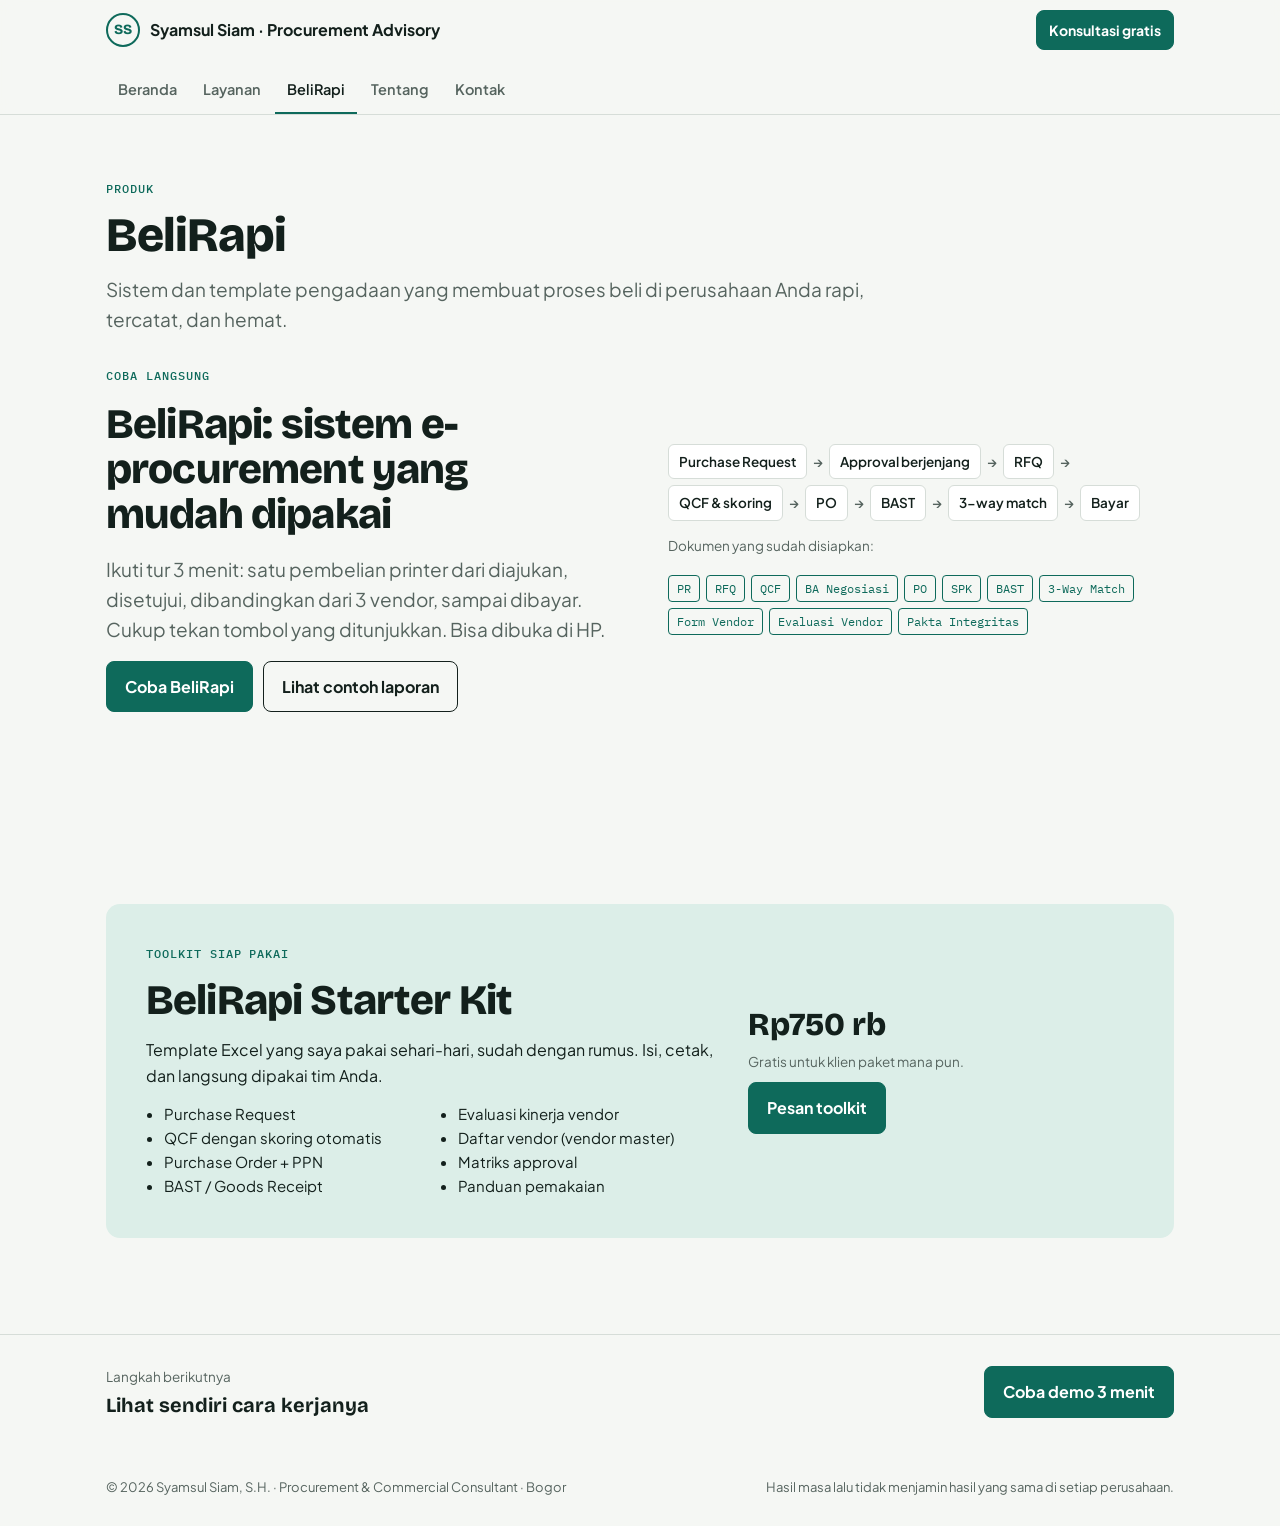
==== belirapi.html @ 1d57ebb0 "Add files via upload" ====
<!doctype html>
<html lang="id">
<head>
<meta charset="utf-8">
<meta name="viewport" content="width=device-width,initial-scale=1,viewport-fit=cover">
<title>BeliRapi · Sistem e-Procurement</title>
<meta name="description" content="BeliRapi: demo sistem pengadaan dari Purchase Request sampai pembayaran, plus Starter Kit template Excel.">
<meta property="og:type" content="website">
<meta property="og:title" content="BeliRapi · Sistem e-Procurement">
<meta property="og:description" content="BeliRapi: demo sistem pengadaan dari Purchase Request sampai pembayaran, plus Starter Kit template Excel.">
<meta property="og:image" content="https://syamsulsiam.github.io/og.jpg">
<meta property="og:url" content="https://syamsulsiam.github.io/belirapi.html">
<meta name="twitter:card" content="summary_large_image">
<link rel="icon" href="data:image/svg+xml,%3Csvg xmlns='http://www.w3.org/2000/svg' viewBox='0 0 64 64'%3E%3Ccircle cx='32' cy='32' r='29' fill='%23ffffff' stroke='%230E6A5B' stroke-width='5'/%3E%3Ctext x='32' y='41' font-family='Arial' font-weight='700' font-size='24' text-anchor='middle' fill='%230E6A5B'%3ESS%3C/text%3E%3C/svg%3E">
<link rel="preconnect" href="https://fonts.googleapis.com">
<link rel="preconnect" href="https://fonts.gstatic.com" crossorigin>
<link rel="stylesheet" href="https://fonts.googleapis.com/css2?family=Bricolage+Grotesque:opsz,wght@12..96,500;12..96,700;12..96,800&family=Plus+Jakarta+Sans:wght@400;500;600;700&family=IBM+Plex+Mono:wght@400;500&display=swap">
<link rel="stylesheet" href="style.css">
</head>
<body>
<header class="nav"><div class="w">
  <a class="who" href="index.html"><span class="seal" aria-hidden="true">SS</span><span>Syamsul Siam · Procurement Advisory</span></a>
  <a class="btn sm solid" href="kontak.html">Konsultasi gratis</a>
  <nav class="tabs" aria-label="Menu"><a href="index.html">Beranda</a><a href="layanan.html">Layanan</a><a href="belirapi.html" aria-current="page">BeliRapi</a><a href="tentang.html">Tentang</a><a href="kontak.html">Kontak</a></nav>
</div></header>
<main>
<section class="pagehead"><div class="w"><span class="eyebrow">Produk</span><h1>BeliRapi</h1><p class="lead">Sistem dan template pengadaan yang membuat proses beli di perusahaan Anda rapi, tercatat, dan hemat.</p></div></section>
<section id="demo"><div class="w demo">
  <div style="display:flex;flex-direction:column;gap:16px;min-width:0">
    <span class="eyebrow">Coba langsung</span>
    <h2>BeliRapi: sistem e-procurement yang mudah dipakai</h2>
    <p class="lead">Ikuti tur 3 menit: satu pembelian printer dari diajukan, disetujui, dibandingkan dari 3 vendor, sampai dibayar. Cukup tekan tombol yang ditunjukkan. Bisa dibuka di HP.</p>
    <div class="ctas"><a class="btn solid" href="demo.html">Coba BeliRapi</a><a class="btn" id="hcLink" href="contoh-laporan.html">Lihat contoh laporan</a></div>
  </div>
  <div style="display:flex;flex-direction:column;gap:14px;min-width:0">
    <div class="flow"><span class="s">Purchase Request</span><span class="a">→</span><span class="s">Approval berjenjang</span><span class="a">→</span><span class="s">RFQ</span><span class="a">→</span><span class="s">QCF & skoring</span><span class="a">→</span><span class="s">PO</span><span class="a">→</span><span class="s">BAST</span><span class="a">→</span><span class="s">3-way match</span><span class="a">→</span><span class="s">Bayar</span></div>
    <p class="small">Dokumen yang sudah disiapkan:</p>
    <div class="doclist"><span>PR</span><span>RFQ</span><span>QCF</span><span>BA Negosiasi</span><span>PO</span><span>SPK</span><span>BAST</span><span>3-Way Match</span><span>Form Vendor</span><span>Evaluasi Vendor</span><span>Pakta Integritas</span></div>
  </div>
</div></section>
<section><div class="w">
  <div class="offer">
    <div style="display:flex;flex-direction:column;gap:14px;min-width:0">
      <span class="eyebrow">Toolkit siap pakai</span>
      <h2>BeliRapi Starter Kit</h2>
      <p>Template Excel yang saya pakai sehari-hari, sudah dengan rumus. Isi, cetak, dan langsung dipakai tim Anda.</p>
      <ul><li>Purchase Request</li><li>QCF dengan skoring otomatis</li><li>Purchase Order + PPN</li><li>BAST / Goods Receipt</li><li>Evaluasi kinerja vendor</li><li>Daftar vendor (vendor master)</li><li>Matriks approval</li><li>Panduan pemakaian</li></ul>
    </div>
    <div style="display:flex;flex-direction:column;gap:10px;align-items:flex-start">
      <p style="font-family:var(--f-display);font-size:32px;font-weight:800;line-height:1">Rp750 rb</p>
      <p class="small">Gratis untuk klien paket mana pun.</p>
      <a class="btn solid" href="kontak.html?paket=BeliRapi%20Starter%20Kit">Pesan toolkit</a>
    </div>
  </div>
</div></section>
</main>
<div class="next"><div class="w"><div><span class="small">Langkah berikutnya</span><br><b>Lihat sendiri cara kerjanya</b></div><a class="btn solid" href="demo.html">Coba demo 3 menit</a></div></div>
<footer><div class="w"><span>© 2026 Syamsul Siam, S.H. · Procurement & Commercial Consultant · Bogor</span><span>Hasil masa lalu tidak menjamin hasil yang sama di setiap perusahaan.</span></div></footer>
<div id="t"></div>
<script src="app.js"></script>
</body>
</html>
---- style.css ----
:root{padding-top:env(safe-area-inset-top,0px);padding-bottom:env(safe-area-inset-bottom,0px)}body{margin:0;font-size:14px}img{max-width:100%}[hidden]{display:none!important}
/* Layout: one reading column with full-bleed bands; the hero pairs the promise with a stamped PO-style "proof sheet" — procurement paperwork as the visual language */
:root{
  --paper:#F5F7F4; --card:#FFFFFF; --ink:#13201C; --muted:#56645F; --rule:#D6DDD8;
  --stamp:#0E6A5B; --stamp-ink:#FFFFFF; --stamp-soft:#DCEEE8; --mark:#F1DE6B; --mark-ink:#13201C;
  --band:#E3EFEA; --band-ink:#13201C; --band-muted:#56645F;
  --f-display:"Bricolage Grotesque","Plus Jakarta Sans",system-ui,sans-serif;
  --f-body:"Plus Jakarta Sans",system-ui,-apple-system,"Segoe UI",sans-serif;
  --f-mono:"IBM Plex Mono",ui-monospace,Menlo,monospace;
}
*{box-sizing:border-box}
html{scroll-behavior:smooth}
@media (prefers-reduced-motion:reduce){html{scroll-behavior:auto}}
body{background:var(--paper);color:var(--ink);font-family:var(--f-body);font-size:16px;line-height:1.6}
body::before{content:"";position:fixed;inset:0 0 auto;height:env(safe-area-inset-top,0px);z-index:30;background:var(--paper)}
a{color:inherit}
.w{max-width:1100px;margin:0 auto;padding-left:max(16px,env(safe-area-inset-left,0px));padding-right:max(16px,env(safe-area-inset-right,0px))}
h1,h2,h3{font-family:var(--f-display);letter-spacing:-.02em;text-wrap:balance;margin:0;line-height:1.08}
h1{font-size:clamp(36px,6.4vw,68px);font-weight:800}
h2{font-size:clamp(28px,4vw,42px);font-weight:800}
h3{font-size:20px;font-weight:700;line-height:1.2}
p{margin:0}
.lead{font-size:clamp(17px,2vw,19px);color:var(--muted);max-width:58ch}
.eyebrow{font-family:var(--f-mono);font-size:12px;letter-spacing:.08em;text-transform:uppercase;color:var(--stamp);font-weight:500}
.mark{background:linear-gradient(transparent 58%,var(--mark) 58%,var(--mark) 92%,transparent 92%);color:inherit;padding:0 .08em}
.mono{font-family:var(--f-mono)}
.num{font-variant-numeric:tabular-nums}
/* header */
.nav{position:sticky;top:env(safe-area-inset-top,0px);z-index:20;background:color-mix(in srgb,var(--paper) 92%,transparent);backdrop-filter:blur(8px);border-bottom:1px solid var(--rule)}
.nav .w{display:flex;align-items:center;justify-content:space-between;gap:12px;padding-block:12px}
.who{display:flex;align-items:center;gap:10px;font-weight:700;text-decoration:none;min-width:0}
.seal{width:34px;height:34px;border-radius:50%;border:2px solid var(--stamp);color:var(--stamp);display:grid;place-items:center;font-family:var(--f-display);font-weight:800;font-size:14px;flex:none}
.who span{white-space:nowrap;overflow:hidden;text-overflow:ellipsis}
.links{display:flex;gap:18px;align-items:center}
.links a{text-decoration:none;color:var(--muted);font-weight:600;font-size:14px}
.links a:hover{color:var(--ink)}
@media (max-width:760px){.links a.hide{display:none}}
.btn{display:inline-flex;align-items:center;justify-content:center;gap:8px;padding:12px 18px;border-radius:8px;font-weight:700;text-decoration:none;border:1.5px solid var(--ink);background:transparent;color:var(--ink);cursor:pointer;font:inherit;font-weight:700;white-space:nowrap}
.btn.solid{background:var(--stamp);border-color:var(--stamp);color:var(--stamp-ink)}
.btn.sm{padding:8px 12px;font-size:14px}
.btn:focus-visible,a:focus-visible{outline:2px solid var(--stamp);outline-offset:3px}
section{padding-block:clamp(56px,8vw,96px)}
/* hero */
.hero{padding-block:clamp(40px,7vw,80px) clamp(48px,7vw,88px);overflow-x:clip}
.hero .w{display:grid;grid-template-columns:minmax(0,1.15fr) minmax(0,.85fr);gap:clamp(28px,5vw,64px);align-items:center}
@media (max-width:900px){.hero .w{grid-template-columns:minmax(0,1fr)}}
.hero-copy{display:flex;flex-direction:column;gap:22px;min-width:0}
.ctas{display:flex;flex-wrap:wrap;gap:10px}
.small{font-size:13.5px;color:var(--muted)}
/* proof sheet */
.sheet{position:relative;background:var(--card);border:1px solid var(--rule);border-radius:6px;padding:22px 20px 24px;font-size:13.5px;box-shadow:0 1px 0 var(--rule),0 18px 40px -24px rgba(0,0,0,.35);transform:rotate(1.2deg);min-width:0}
@media (prefers-reduced-motion:no-preference){.sheet{animation:settle .7s cubic-bezier(.2,.8,.2,1) both}@keyframes settle{from{transform:rotate(4deg) translateY(10px)}}}
.sheet-h{display:flex;justify-content:space-between;gap:10px;border-bottom:2px solid var(--ink);padding-bottom:8px;margin-bottom:12px}
.sheet-h b{font-family:var(--f-display);font-size:16px}
.sheet table{width:100%;border-collapse:collapse;font-variant-numeric:tabular-nums}
.sheet td{padding:7px 0;border-bottom:1px dashed var(--rule);vertical-align:top}
.sheet td:last-child{text-align:right;font-family:var(--f-mono);white-space:nowrap;padding-left:10px}
.sheet tr.tot td{border-bottom:0;font-weight:700;padding-top:10px}
.stampbox{position:absolute;right:16px;bottom:-18px;border:3px solid var(--stamp);color:var(--stamp);background:var(--card);font-family:var(--f-mono);font-weight:500;letter-spacing:.1em;font-size:12px;padding:6px 10px;border-radius:4px;transform:rotate(-8deg);text-align:center;line-height:1.3}
@media (prefers-reduced-motion:no-preference){.stampbox{animation:stamp .35s .7s cubic-bezier(.3,1.6,.5,1) both}@keyframes stamp{from{transform:rotate(-8deg) scale(1.8);opacity:0}}}
.fine{font-size:12px;color:var(--muted);margin-top:14px}
/* stats */
.stats{border-block:1px solid var(--rule);padding-block:28px}
.stats .w{display:grid;grid-template-columns:repeat(4,minmax(0,1fr));gap:20px}
@media (max-width:760px){.stats .w{grid-template-columns:repeat(2,minmax(0,1fr))}}
.stat .v{font-family:var(--f-display);font-weight:800;font-size:clamp(28px,4vw,40px);letter-spacing:-.02em;font-variant-numeric:tabular-nums;line-height:1.1}
.stat .l{font-size:14px;color:var(--muted)}
/* problems */
.split{display:grid;grid-template-columns:minmax(0,.9fr) minmax(0,1.1fr);gap:clamp(24px,5vw,64px)}
@media (max-width:860px){.split{grid-template-columns:minmax(0,1fr)}}
.probs{list-style:none;margin:0;padding:0;display:flex;flex-direction:column}
.probs li{display:grid;grid-template-columns:auto minmax(0,1fr);gap:14px;padding:16px 0;border-bottom:1px solid var(--rule)}
.probs li:first-child{border-top:1px solid var(--rule)}
.tick{width:22px;height:22px;border:1.5px solid var(--stamp);border-radius:4px;display:grid;place-items:center;color:var(--stamp);font-size:13px;font-weight:700;margin-top:2px}
.probs b{display:block}
.probs span{color:var(--muted);font-size:15px}
/* packages */
.head{display:flex;flex-direction:column;gap:12px;margin-bottom:32px}
.pk{display:grid;grid-template-columns:repeat(auto-fit,minmax(min(100%,300px),1fr));gap:16px}
.card{background:var(--card);border:1px solid var(--rule);border-radius:10px;padding:22px;display:flex;flex-direction:column;gap:12px;min-width:0}
.card.feature{border:2px solid var(--stamp)}
.code{font-family:var(--f-mono);font-size:12px;color:var(--stamp);letter-spacing:.06em}
.card ul{margin:0;padding-left:18px;color:var(--muted);font-size:15px;display:flex;flex-direction:column;gap:4px}
.price{margin-top:auto;padding-top:12px;border-top:1px dashed var(--rule);display:flex;justify-content:space-between;align-items:baseline;gap:8px;flex-wrap:wrap}
.price b{font-family:var(--f-display);font-size:22px;font-variant-numeric:tabular-nums}
.price span{font-size:13px;color:var(--muted)}
.tag{align-self:flex-start;background:var(--stamp-soft);color:var(--stamp);font-size:12px;font-weight:700;padding:3px 9px;border-radius:999px}
/* process */
.band{background:var(--band);color:var(--band-ink)}
.band .lead,.band .muted{color:var(--band-muted)}
.band .eyebrow{color:var(--stamp)}
.steps{display:grid;grid-template-columns:repeat(4,minmax(0,1fr));gap:0;margin-top:36px;counter-reset:s}
@media (max-width:860px){.steps{grid-template-columns:minmax(0,1fr)}}
.step{padding:20px 20px 20px 0;border-top:2px solid var(--band-muted);display:flex;flex-direction:column;gap:8px;min-width:0}
@media (max-width:860px){.step{padding:18px 0}}
.step .n{font-family:var(--f-mono);color:var(--stamp);font-size:13px}
.step p{color:var(--band-muted);font-size:15px}
/* demo */
.demo{display:grid;grid-template-columns:minmax(0,1fr) minmax(0,1fr);gap:clamp(24px,5vw,56px);align-items:center}
@media (max-width:860px){.demo{grid-template-columns:minmax(0,1fr)}}
.flow{display:flex;flex-wrap:wrap;gap:6px;align-items:center;font-size:13.5px;font-weight:600}
.flow span.s{background:var(--card);border:1px solid var(--rule);padding:6px 10px;border-radius:6px}
.flow span.a{color:var(--muted)}
.doclist{display:flex;flex-wrap:wrap;gap:6px;margin-top:4px}
.doclist span{font-family:var(--f-mono);font-size:12px;border:1px solid var(--stamp);color:var(--stamp);padding:3px 8px;border-radius:4px}
/* experience */
.xp{list-style:none;margin:0;padding:0}
.xp li{display:grid;grid-template-columns:150px minmax(0,1fr);gap:20px;padding:18px 0;border-bottom:1px solid var(--rule)}
@media (max-width:640px){.xp li{grid-template-columns:minmax(0,1fr);gap:4px}}
.xp .yr{font-family:var(--f-mono);font-size:13px;color:var(--muted);padding-top:3px}
.xp b{font-family:var(--f-display);font-size:18px}
.xp p{color:var(--muted);font-size:15px;margin-top:2px}
/* toolkit */
.offer{display:grid;grid-template-columns:minmax(0,1.2fr) minmax(0,.8fr);gap:24px;align-items:center;background:var(--stamp-soft);border-radius:14px;padding:clamp(22px,4vw,40px)}
@media (max-width:860px){.offer{grid-template-columns:minmax(0,1fr)}}
.offer ul{margin:0;padding-left:18px;columns:2;column-gap:28px;font-size:15px}
@media (max-width:520px){.offer ul{columns:1}}
/* faq */
details{border-bottom:1px solid var(--rule);padding:16px 0}
details:first-of-type{border-top:1px solid var(--rule)}
summary{cursor:pointer;font-weight:700;font-size:17px;list-style:none;display:flex;justify-content:space-between;gap:12px}
summary::-webkit-details-marker{display:none}
summary::after{content:"+";font-family:var(--f-mono);color:var(--stamp)}
details[open] summary::after{content:"–"}
details p{color:var(--muted);margin-top:8px;max-width:68ch}
/* contact */
.contact .w{display:grid;grid-template-columns:minmax(0,1fr) minmax(0,1fr);gap:clamp(24px,5vw,56px)}
@media (max-width:860px){.contact .w{grid-template-columns:minmax(0,1fr)}}
.lines{display:flex;flex-direction:column;gap:12px;margin-top:20px}
.line{display:flex;justify-content:space-between;align-items:center;gap:10px;flex-wrap:wrap;border-bottom:1px solid var(--band-muted);padding-bottom:12px}
.line .k{font-size:13px;color:var(--band-muted)}
.line .val{font-family:var(--f-mono);font-size:15px;user-select:all;word-break:break-all}
.band .btn{border-color:var(--band-ink);color:var(--band-ink)}
.band .btn.solid{background:var(--stamp);border-color:var(--stamp);color:var(--stamp-ink)}
form{display:flex;flex-direction:column;gap:12px;background:var(--card);color:var(--ink);border-radius:12px;padding:22px;min-width:0}
label{display:flex;flex-direction:column;gap:5px;font-size:13.5px;font-weight:600;color:var(--muted)}
input,select,textarea{font:inherit;color:var(--ink);background:var(--paper);border:1px solid var(--rule);border-radius:8px;padding:10px 12px;width:100%;min-width:0}
input:focus-visible,select:focus-visible,textarea:focus-visible{outline:2px solid var(--stamp);outline-offset:1px}
.out{background:var(--paper);border:1px dashed var(--stamp);border-radius:8px;padding:12px;font-size:14px;white-space:pre-wrap}
footer{padding-block:28px;font-size:13px;color:var(--muted)}
footer .w{display:flex;justify-content:space-between;gap:12px;flex-wrap:wrap}
.toast{position:fixed;left:50%;bottom:calc(20px + env(safe-area-inset-bottom,0px));transform:translateX(-50%);background:var(--ink);color:var(--paper);padding:10px 16px;border-radius:8px;font-weight:600;z-index:50;max-width:calc(100% - 32px)}
/* multi-page navigation */
.nav .w{padding-block:10px 0;flex-wrap:wrap}
.tabs{display:flex;gap:2px;overflow-x:auto;scrollbar-width:none;width:100%;margin-top:6px}
.tabs::-webkit-scrollbar{display:none}
.tabs a{padding:10px 12px;text-decoration:none;color:var(--muted);font-weight:600;font-size:14.5px;border-bottom:2px solid transparent;white-space:nowrap}
.tabs a:hover{color:var(--ink)}
.tabs a[aria-current="page"]{color:var(--ink);border-bottom-color:var(--stamp)}
.pagehead{padding-block:clamp(36px,6vw,64px) 8px}
.pagehead .w{display:flex;flex-direction:column;gap:12px}
.pagehead h1{font-size:clamp(30px,5vw,48px)}
.next{border-top:1px solid var(--rule);padding-block:28px}
.next .w{display:flex;flex-wrap:wrap;gap:14px;align-items:center;justify-content:space-between}
.next b{font-family:var(--f-display);font-size:20px}
.start{display:grid;grid-template-columns:repeat(auto-fit,minmax(min(100%,260px),1fr));gap:16px}
a.go{text-decoration:none;display:flex;flex-direction:column;gap:8px;background:var(--card);border:1px solid var(--rule);border-radius:10px;padding:20px;min-width:0}
a.go:hover{border-color:var(--stamp)}
a.go .arrow{margin-top:auto;color:var(--stamp);font-weight:700}
.pagehead + section{padding-top:24px}
@media (max-width:560px){.nav .btn.sm{display:none}.tabs{justify-content:space-between}.tabs a{padding:10px 5px;font-size:14px}}
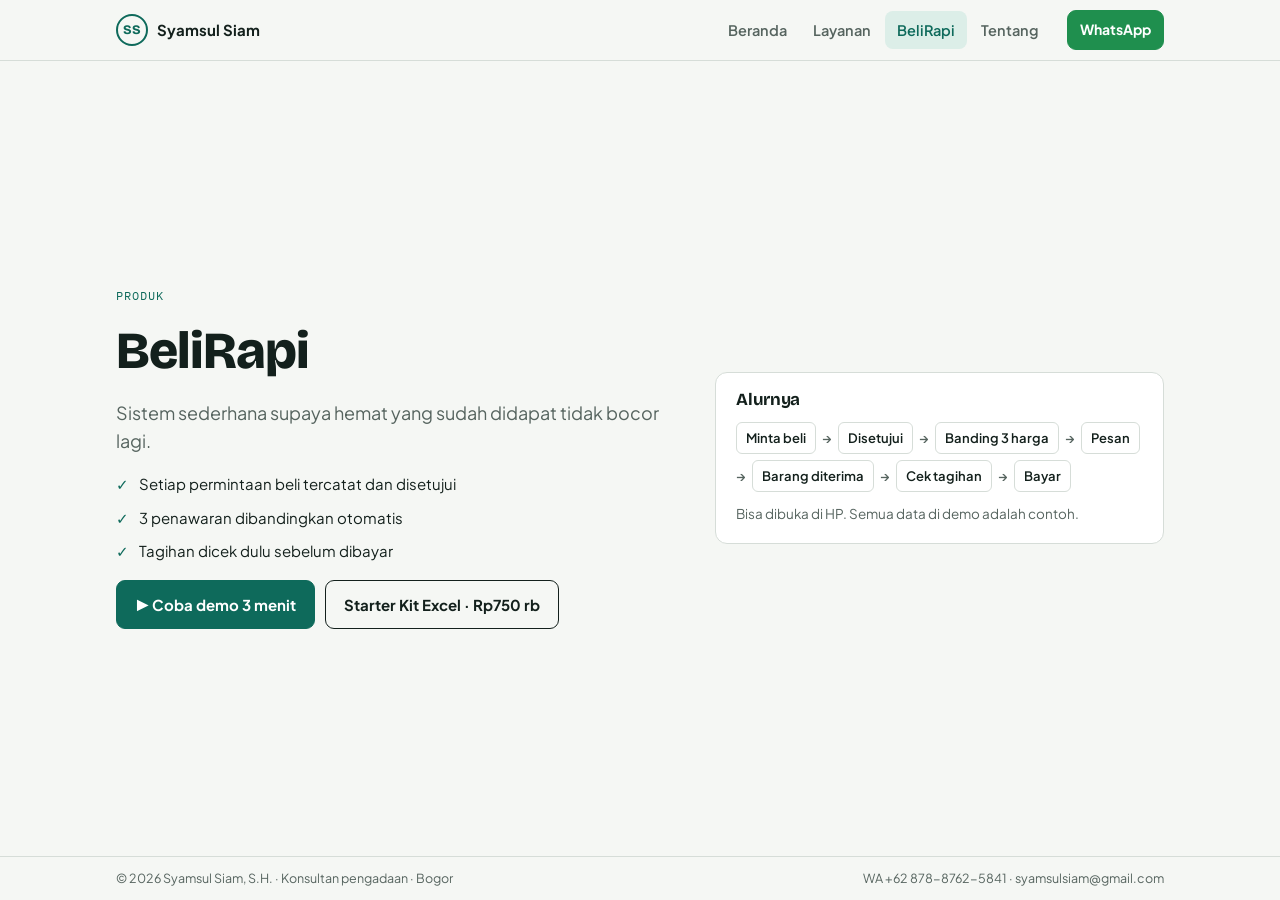
==== commit 3f1b5dc5: "Add files via upload" ====
--- a/belirapi.html
+++ b/belirapi.html
@@ -3,59 +3,42 @@
 <head>
 <meta charset="utf-8">
 <meta name="viewport" content="width=device-width,initial-scale=1,viewport-fit=cover">
-<title>BeliRapi · Sistem e-Procurement</title>
-<meta name="description" content="BeliRapi: demo sistem pengadaan dari Purchase Request sampai pembayaran, plus Starter Kit template Excel.">
+<title>BeliRapi · Sistem Belanja Kantor</title>
+<meta name="description" content="Sistem sederhana supaya setiap pembelian tercatat, dibandingkan, dan disetujui.">
 <meta property="og:type" content="website">
-<meta property="og:title" content="BeliRapi · Sistem e-Procurement">
-<meta property="og:description" content="BeliRapi: demo sistem pengadaan dari Purchase Request sampai pembayaran, plus Starter Kit template Excel.">
+<meta property="og:title" content="BeliRapi · Sistem Belanja Kantor">
+<meta property="og:description" content="Sistem sederhana supaya setiap pembelian tercatat, dibandingkan, dan disetujui.">
 <meta property="og:image" content="https://syamsulsiam.github.io/og.jpg">
-<meta property="og:url" content="https://syamsulsiam.github.io/belirapi.html">
 <meta name="twitter:card" content="summary_large_image">
 <link rel="icon" href="data:image/svg+xml,%3Csvg xmlns='http://www.w3.org/2000/svg' viewBox='0 0 64 64'%3E%3Ccircle cx='32' cy='32' r='29' fill='%23ffffff' stroke='%230E6A5B' stroke-width='5'/%3E%3Ctext x='32' y='41' font-family='Arial' font-weight='700' font-size='24' text-anchor='middle' fill='%230E6A5B'%3ESS%3C/text%3E%3C/svg%3E">
 <link rel="preconnect" href="https://fonts.googleapis.com">
 <link rel="preconnect" href="https://fonts.gstatic.com" crossorigin>
-<link rel="stylesheet" href="https://fonts.googleapis.com/css2?family=Bricolage+Grotesque:opsz,wght@12..96,500;12..96,700;12..96,800&family=Plus+Jakarta+Sans:wght@400;500;600;700&family=IBM+Plex+Mono:wght@400;500&display=swap">
+<link rel="stylesheet" href="https://fonts.googleapis.com/css2?family=Bricolage+Grotesque:opsz,wght@12..96,700;12..96,800&family=Plus+Jakarta+Sans:wght@400;500;600;700&family=IBM+Plex+Mono:wght@500&display=swap">
 <link rel="stylesheet" href="style.css">
 </head>
 <body>
 <header class="nav"><div class="w">
-  <a class="who" href="index.html"><span class="seal" aria-hidden="true">SS</span><span>Syamsul Siam · Procurement Advisory</span></a>
-  <a class="btn sm solid" href="kontak.html">Konsultasi gratis</a>
-  <nav class="tabs" aria-label="Menu"><a href="index.html">Beranda</a><a href="layanan.html">Layanan</a><a href="belirapi.html" aria-current="page">BeliRapi</a><a href="tentang.html">Tentang</a><a href="kontak.html">Kontak</a></nav>
+  <a class="who" href="index.html"><span class="seal" aria-hidden="true">SS</span><span>Syamsul Siam</span></a>
+  <nav class="tabs" aria-label="Menu"><a href="index.html">Beranda</a><a href="layanan.html">Layanan</a><a href="belirapi.html" aria-current="page">BeliRapi</a><a href="tentang.html">Tentang</a></nav>
+  <a class="btn sm wa" href="https://wa.me/6287887625841?text=Halo%20Pak%20Syamsul%2C%20saya%20ingin%20ngobrol%20gratis%2030%20menit%20soal%20belanja%20di%20perusahaan%20saya." target="_blank" rel="noopener">WhatsApp</a>
 </div></header>
-<main>
-<section class="pagehead"><div class="w"><span class="eyebrow">Produk</span><h1>BeliRapi</h1><p class="lead">Sistem dan template pengadaan yang membuat proses beli di perusahaan Anda rapi, tercatat, dan hemat.</p></div></section>
-<section id="demo"><div class="w demo">
-  <div style="display:flex;flex-direction:column;gap:16px;min-width:0">
-    <span class="eyebrow">Coba langsung</span>
-    <h2>BeliRapi: sistem e-procurement yang mudah dipakai</h2>
-    <p class="lead">Ikuti tur 3 menit: satu pembelian printer dari diajukan, disetujui, dibandingkan dari 3 vendor, sampai dibayar. Cukup tekan tombol yang ditunjukkan. Bisa dibuka di HP.</p>
-    <div class="ctas"><a class="btn solid" href="demo.html">Coba BeliRapi</a><a class="btn" id="hcLink" href="contoh-laporan.html">Lihat contoh laporan</a></div>
+<main><div class="w">
+<div class="grid2">
+  <div class="stack">
+    <span class="eyebrow">Produk</span>
+    <h1>BeliRapi</h1>
+    <p class="lead">Sistem sederhana supaya hemat yang sudah didapat tidak bocor lagi.</p>
+    <ul class="ticks"><li>Setiap permintaan beli tercatat dan disetujui</li><li>3 penawaran dibandingkan otomatis</li><li>Tagihan dicek dulu sebelum dibayar</li></ul>
+    <div class="ctas"><a class="btn solid" href="demo.html">&#9654; Coba demo 3 menit</a><a class="btn" href="https://wa.me/6287887625841?text=Halo%20Pak%20Syamsul%2C%20saya%20ingin%20BeliRapi%20Starter%20Kit%20%28Excel%29." target="_blank" rel="noopener">Starter Kit Excel · Rp750 rb</a></div>
   </div>
-  <div style="display:flex;flex-direction:column;gap:14px;min-width:0">
-    <div class="flow"><span class="s">Purchase Request</span><span class="a">→</span><span class="s">Approval berjenjang</span><span class="a">→</span><span class="s">RFQ</span><span class="a">→</span><span class="s">QCF & skoring</span><span class="a">→</span><span class="s">PO</span><span class="a">→</span><span class="s">BAST</span><span class="a">→</span><span class="s">3-way match</span><span class="a">→</span><span class="s">Bayar</span></div>
-    <p class="small">Dokumen yang sudah disiapkan:</p>
-    <div class="doclist"><span>PR</span><span>RFQ</span><span>QCF</span><span>BA Negosiasi</span><span>PO</span><span>SPK</span><span>BAST</span><span>3-Way Match</span><span>Form Vendor</span><span>Evaluasi Vendor</span><span>Pakta Integritas</span></div>
+  <div class="card stack" style="gap:12px">
+    <h3>Alurnya</h3>
+    <div class="flow"><span>Minta beli</span><i>→</i><span>Disetujui</span><i>→</i><span>Banding 3 harga</span><i>→</i><span>Pesan</span><i>→</i><span>Barang diterima</span><i>→</i><span>Cek tagihan</span><i>→</i><span>Bayar</span></div>
+    <p class="small">Bisa dibuka di HP. Semua data di demo adalah contoh.</p>
   </div>
-</div></section>
-<section><div class="w">
-  <div class="offer">
-    <div style="display:flex;flex-direction:column;gap:14px;min-width:0">
-      <span class="eyebrow">Toolkit siap pakai</span>
-      <h2>BeliRapi Starter Kit</h2>
-      <p>Template Excel yang saya pakai sehari-hari, sudah dengan rumus. Isi, cetak, dan langsung dipakai tim Anda.</p>
-      <ul><li>Purchase Request</li><li>QCF dengan skoring otomatis</li><li>Purchase Order + PPN</li><li>BAST / Goods Receipt</li><li>Evaluasi kinerja vendor</li><li>Daftar vendor (vendor master)</li><li>Matriks approval</li><li>Panduan pemakaian</li></ul>
-    </div>
-    <div style="display:flex;flex-direction:column;gap:10px;align-items:flex-start">
-      <p style="font-family:var(--f-display);font-size:32px;font-weight:800;line-height:1">Rp750 rb</p>
-      <p class="small">Gratis untuk klien paket mana pun.</p>
-      <a class="btn solid" href="kontak.html?paket=BeliRapi%20Starter%20Kit">Pesan toolkit</a>
-    </div>
-  </div>
-</div></section>
-</main>
-<div class="next"><div class="w"><div><span class="small">Langkah berikutnya</span><br><b>Lihat sendiri cara kerjanya</b></div><a class="btn solid" href="demo.html">Coba demo 3 menit</a></div></div>
-<footer><div class="w"><span>© 2026 Syamsul Siam, S.H. · Procurement & Commercial Consultant · Bogor</span><span>Hasil masa lalu tidak menjamin hasil yang sama di setiap perusahaan.</span></div></footer>
+</div>
+</div></main>
+<footer><div class="w"><span>© 2026 Syamsul Siam, S.H. · Konsultan pengadaan · Bogor</span><span>WA +62 878-8762-5841 · syamsulsiam@gmail.com</span></div></footer>
 <div id="t"></div>
 <script src="app.js"></script>
 </body>
--- a/style.css
+++ b/style.css
@@ -1,161 +1,82 @@
-:root{padding-top:env(safe-area-inset-top,0px);padding-bottom:env(safe-area-inset-bottom,0px)}body{margin:0;font-size:14px}img{max-width:100%}[hidden]{display:none!important}
-/* Layout: one reading column with full-bleed bands; the hero pairs the promise with a stamped PO-style "proof sheet" — procurement paperwork as the visual language */
+/* One-screen pages: slim header, centred main that fills the viewport, one-line footer. Light theme only. */
 :root{
   --paper:#F5F7F4; --card:#FFFFFF; --ink:#13201C; --muted:#56645F; --rule:#D6DDD8;
-  --stamp:#0E6A5B; --stamp-ink:#FFFFFF; --stamp-soft:#DCEEE8; --mark:#F1DE6B; --mark-ink:#13201C;
-  --band:#E3EFEA; --band-ink:#13201C; --band-muted:#56645F;
+  --stamp:#0E6A5B; --stamp-ink:#FFFFFF; --soft:#DCEEE8; --mark:#F1DE6B; --wa:#1F8F4E;
   --f-display:"Bricolage Grotesque","Plus Jakarta Sans",system-ui,sans-serif;
   --f-body:"Plus Jakarta Sans",system-ui,-apple-system,"Segoe UI",sans-serif;
   --f-mono:"IBM Plex Mono",ui-monospace,Menlo,monospace;
+  color-scheme:light;
+  padding-top:env(safe-area-inset-top,0px);padding-bottom:env(safe-area-inset-bottom,0px)
 }
 *{box-sizing:border-box}
-html{scroll-behavior:smooth}
-@media (prefers-reduced-motion:reduce){html{scroll-behavior:auto}}
-body{background:var(--paper);color:var(--ink);font-family:var(--f-body);font-size:16px;line-height:1.6}
-body::before{content:"";position:fixed;inset:0 0 auto;height:env(safe-area-inset-top,0px);z-index:30;background:var(--paper)}
+html,body{height:100%}
+body{margin:0;background:var(--paper);color:var(--ink);font-family:var(--f-body);font-size:15px;line-height:1.55;display:flex;flex-direction:column;min-height:100%}
 a{color:inherit}
-.w{max-width:1100px;margin:0 auto;padding-left:max(16px,env(safe-area-inset-left,0px));padding-right:max(16px,env(safe-area-inset-right,0px))}
-h1,h2,h3{font-family:var(--f-display);letter-spacing:-.02em;text-wrap:balance;margin:0;line-height:1.08}
-h1{font-size:clamp(36px,6.4vw,68px);font-weight:800}
-h2{font-size:clamp(28px,4vw,42px);font-weight:800}
-h3{font-size:20px;font-weight:700;line-height:1.2}
+.w{width:100%;max-width:1080px;margin:0 auto;padding-left:max(16px,env(safe-area-inset-left,0px));padding-right:max(16px,env(safe-area-inset-right,0px))}
+h1,h2,h3{font-family:var(--f-display);letter-spacing:-.02em;margin:0;line-height:1.1;text-wrap:balance}
+h1{font-size:clamp(30px,4.6vw,52px);font-weight:800}
+h3{font-size:17px;font-weight:700}
 p{margin:0}
-.lead{font-size:clamp(17px,2vw,19px);color:var(--muted);max-width:58ch}
-.eyebrow{font-family:var(--f-mono);font-size:12px;letter-spacing:.08em;text-transform:uppercase;color:var(--stamp);font-weight:500}
-.mark{background:linear-gradient(transparent 58%,var(--mark) 58%,var(--mark) 92%,transparent 92%);color:inherit;padding:0 .08em}
-.mono{font-family:var(--f-mono)}
-.num{font-variant-numeric:tabular-nums}
+.eyebrow{font-family:var(--f-mono);font-size:12px;letter-spacing:.08em;text-transform:uppercase;color:var(--stamp)}
+.lead{font-size:clamp(16px,1.6vw,18px);color:var(--muted);max-width:54ch}
+.small{font-size:13.5px;color:var(--muted)}
+.mark{background:linear-gradient(transparent 60%,var(--mark) 60%,var(--mark) 92%,transparent 92%)}
 /* header */
-.nav{position:sticky;top:env(safe-area-inset-top,0px);z-index:20;background:color-mix(in srgb,var(--paper) 92%,transparent);backdrop-filter:blur(8px);border-bottom:1px solid var(--rule)}
-.nav .w{display:flex;align-items:center;justify-content:space-between;gap:12px;padding-block:12px}
-.who{display:flex;align-items:center;gap:10px;font-weight:700;text-decoration:none;min-width:0}
-.seal{width:34px;height:34px;border-radius:50%;border:2px solid var(--stamp);color:var(--stamp);display:grid;place-items:center;font-family:var(--f-display);font-weight:800;font-size:14px;flex:none}
-.who span{white-space:nowrap;overflow:hidden;text-overflow:ellipsis}
-.links{display:flex;gap:18px;align-items:center}
-.links a{text-decoration:none;color:var(--muted);font-weight:600;font-size:14px}
-.links a:hover{color:var(--ink)}
-@media (max-width:760px){.links a.hide{display:none}}
-.btn{display:inline-flex;align-items:center;justify-content:center;gap:8px;padding:12px 18px;border-radius:8px;font-weight:700;text-decoration:none;border:1.5px solid var(--ink);background:transparent;color:var(--ink);cursor:pointer;font:inherit;font-weight:700;white-space:nowrap}
+.nav{background:var(--paper);border-bottom:1px solid var(--rule)}
+.nav .w{display:flex;align-items:center;gap:16px;padding-block:10px;flex-wrap:wrap}
+.who{display:flex;align-items:center;gap:9px;text-decoration:none;font-weight:700;margin-right:auto}
+.seal{width:32px;height:32px;border-radius:50%;border:2px solid var(--stamp);color:var(--stamp);display:grid;place-items:center;font-family:var(--f-display);font-weight:800;font-size:13px}
+.tabs{display:flex;gap:2px}
+.tabs a{padding:8px 12px;border-radius:8px;text-decoration:none;color:var(--muted);font-weight:600;font-size:14.5px}
+.tabs a:hover{color:var(--ink)}
+.tabs a[aria-current="page"]{color:var(--stamp);background:var(--soft)}
+@media (max-width:720px){.tabs{order:3;width:100%;justify-content:space-between}.tabs a{padding:7px 8px;font-size:14px}}
+/* buttons */
+.btn{display:inline-flex;align-items:center;justify-content:center;gap:8px;padding:12px 18px;border-radius:9px;font:inherit;font-weight:700;text-decoration:none;border:1.5px solid var(--ink);background:transparent;color:var(--ink);cursor:pointer;white-space:nowrap}
 .btn.solid{background:var(--stamp);border-color:var(--stamp);color:var(--stamp-ink)}
+.btn.wa{background:var(--wa);border-color:var(--wa);color:#fff}
 .btn.sm{padding:8px 12px;font-size:14px}
 .btn:focus-visible,a:focus-visible{outline:2px solid var(--stamp);outline-offset:3px}
-section{padding-block:clamp(56px,8vw,96px)}
-/* hero */
-.hero{padding-block:clamp(40px,7vw,80px) clamp(48px,7vw,88px);overflow-x:clip}
-.hero .w{display:grid;grid-template-columns:minmax(0,1.15fr) minmax(0,.85fr);gap:clamp(28px,5vw,64px);align-items:center}
-@media (max-width:900px){.hero .w{grid-template-columns:minmax(0,1fr)}}
-.hero-copy{display:flex;flex-direction:column;gap:22px;min-width:0}
 .ctas{display:flex;flex-wrap:wrap;gap:10px}
-.small{font-size:13.5px;color:var(--muted)}
-/* proof sheet */
-.sheet{position:relative;background:var(--card);border:1px solid var(--rule);border-radius:6px;padding:22px 20px 24px;font-size:13.5px;box-shadow:0 1px 0 var(--rule),0 18px 40px -24px rgba(0,0,0,.35);transform:rotate(1.2deg);min-width:0}
-@media (prefers-reduced-motion:no-preference){.sheet{animation:settle .7s cubic-bezier(.2,.8,.2,1) both}@keyframes settle{from{transform:rotate(4deg) translateY(10px)}}}
-.sheet-h{display:flex;justify-content:space-between;gap:10px;border-bottom:2px solid var(--ink);padding-bottom:8px;margin-bottom:12px}
-.sheet-h b{font-family:var(--f-display);font-size:16px}
-.sheet table{width:100%;border-collapse:collapse;font-variant-numeric:tabular-nums}
-.sheet td{padding:7px 0;border-bottom:1px dashed var(--rule);vertical-align:top}
-.sheet td:last-child{text-align:right;font-family:var(--f-mono);white-space:nowrap;padding-left:10px}
-.sheet tr.tot td{border-bottom:0;font-weight:700;padding-top:10px}
-.stampbox{position:absolute;right:16px;bottom:-18px;border:3px solid var(--stamp);color:var(--stamp);background:var(--card);font-family:var(--f-mono);font-weight:500;letter-spacing:.1em;font-size:12px;padding:6px 10px;border-radius:4px;transform:rotate(-8deg);text-align:center;line-height:1.3}
-@media (prefers-reduced-motion:no-preference){.stampbox{animation:stamp .35s .7s cubic-bezier(.3,1.6,.5,1) both}@keyframes stamp{from{transform:rotate(-8deg) scale(1.8);opacity:0}}}
-.fine{font-size:12px;color:var(--muted);margin-top:14px}
-/* stats */
-.stats{border-block:1px solid var(--rule);padding-block:28px}
-.stats .w{display:grid;grid-template-columns:repeat(4,minmax(0,1fr));gap:20px}
-@media (max-width:760px){.stats .w{grid-template-columns:repeat(2,minmax(0,1fr))}}
-.stat .v{font-family:var(--f-display);font-weight:800;font-size:clamp(28px,4vw,40px);letter-spacing:-.02em;font-variant-numeric:tabular-nums;line-height:1.1}
-.stat .l{font-size:14px;color:var(--muted)}
-/* problems */
-.split{display:grid;grid-template-columns:minmax(0,.9fr) minmax(0,1.1fr);gap:clamp(24px,5vw,64px)}
-@media (max-width:860px){.split{grid-template-columns:minmax(0,1fr)}}
-.probs{list-style:none;margin:0;padding:0;display:flex;flex-direction:column}
-.probs li{display:grid;grid-template-columns:auto minmax(0,1fr);gap:14px;padding:16px 0;border-bottom:1px solid var(--rule)}
-.probs li:first-child{border-top:1px solid var(--rule)}
-.tick{width:22px;height:22px;border:1.5px solid var(--stamp);border-radius:4px;display:grid;place-items:center;color:var(--stamp);font-size:13px;font-weight:700;margin-top:2px}
-.probs b{display:block}
-.probs span{color:var(--muted);font-size:15px}
+/* main */
+main{flex:1;display:flex;align-items:center;padding-block:clamp(20px,4vh,48px)}
+.grid2{display:grid;grid-template-columns:minmax(0,1.1fr) minmax(0,.9fr);gap:clamp(24px,4vw,56px);align-items:center}
+@media (max-width:860px){.grid2{grid-template-columns:minmax(0,1fr)}}
+.stack{display:flex;flex-direction:column;gap:18px;min-width:0}
+.proof{display:flex;flex-wrap:wrap;gap:8px 18px}
+.proof span{font-size:14px;color:var(--muted)}
+.proof b{font-family:var(--f-display);font-size:20px;color:var(--ink);margin-right:4px}
+.card{background:var(--card);border:1px solid var(--rule);border-radius:12px;padding:18px 20px;min-width:0}
+.steps{list-style:none;margin:10px 0 0;padding:0;display:flex;flex-direction:column}
+.steps li{display:grid;grid-template-columns:28px minmax(0,1fr) auto;gap:10px;align-items:baseline;padding:10px 0;border-top:1px dashed var(--rule)}
+.steps li:first-child{border-top:0}
+.steps .n{font-family:var(--f-mono);font-size:13px;color:var(--stamp);font-weight:500}
+.steps .t{font-weight:600}
+.steps .tag{font-size:12px;color:var(--stamp);background:var(--soft);padding:2px 8px;border-radius:999px;white-space:nowrap}
 /* packages */
-.head{display:flex;flex-direction:column;gap:12px;margin-bottom:32px}
-.pk{display:grid;grid-template-columns:repeat(auto-fit,minmax(min(100%,300px),1fr));gap:16px}
-.card{background:var(--card);border:1px solid var(--rule);border-radius:10px;padding:22px;display:flex;flex-direction:column;gap:12px;min-width:0}
-.card.feature{border:2px solid var(--stamp)}
-.code{font-family:var(--f-mono);font-size:12px;color:var(--stamp);letter-spacing:.06em}
-.card ul{margin:0;padding-left:18px;color:var(--muted);font-size:15px;display:flex;flex-direction:column;gap:4px}
-.price{margin-top:auto;padding-top:12px;border-top:1px dashed var(--rule);display:flex;justify-content:space-between;align-items:baseline;gap:8px;flex-wrap:wrap}
-.price b{font-family:var(--f-display);font-size:22px;font-variant-numeric:tabular-nums}
-.price span{font-size:13px;color:var(--muted)}
-.tag{align-self:flex-start;background:var(--stamp-soft);color:var(--stamp);font-size:12px;font-weight:700;padding:3px 9px;border-radius:999px}
-/* process */
-.band{background:var(--band);color:var(--band-ink)}
-.band .lead,.band .muted{color:var(--band-muted)}
-.band .eyebrow{color:var(--stamp)}
-.steps{display:grid;grid-template-columns:repeat(4,minmax(0,1fr));gap:0;margin-top:36px;counter-reset:s}
-@media (max-width:860px){.steps{grid-template-columns:minmax(0,1fr)}}
-.step{padding:20px 20px 20px 0;border-top:2px solid var(--band-muted);display:flex;flex-direction:column;gap:8px;min-width:0}
-@media (max-width:860px){.step{padding:18px 0}}
-.step .n{font-family:var(--f-mono);color:var(--stamp);font-size:13px}
-.step p{color:var(--band-muted);font-size:15px}
-/* demo */
-.demo{display:grid;grid-template-columns:minmax(0,1fr) minmax(0,1fr);gap:clamp(24px,5vw,56px);align-items:center}
-@media (max-width:860px){.demo{grid-template-columns:minmax(0,1fr)}}
-.flow{display:flex;flex-wrap:wrap;gap:6px;align-items:center;font-size:13.5px;font-weight:600}
-.flow span.s{background:var(--card);border:1px solid var(--rule);padding:6px 10px;border-radius:6px}
-.flow span.a{color:var(--muted)}
-.doclist{display:flex;flex-wrap:wrap;gap:6px;margin-top:4px}
-.doclist span{font-family:var(--f-mono);font-size:12px;border:1px solid var(--stamp);color:var(--stamp);padding:3px 8px;border-radius:4px}
-/* experience */
+.pk{display:grid;grid-template-columns:repeat(3,minmax(0,1fr));gap:12px}
+@media (max-width:900px){.pk{grid-template-columns:repeat(2,minmax(0,1fr))}}
+@media (max-width:560px){.pk{grid-template-columns:minmax(0,1fr)}}
+a.pkg{display:flex;flex-direction:column;gap:6px;text-decoration:none;background:var(--card);border:1px solid var(--rule);border-radius:12px;padding:14px 16px;min-width:0}
+a.pkg:hover{border-color:var(--stamp)}
+.pkg .meta{font-family:var(--f-mono);font-size:11.5px;color:var(--stamp);letter-spacing:.04em}
+.pkg .price{margin-top:auto;padding-top:8px;font-family:var(--f-display);font-weight:800;font-size:18px}
+.pkg .price small{font-family:var(--f-body);font-weight:500;font-size:12.5px;color:var(--muted)}
+a.pkg.cta{background:var(--soft);border-color:var(--soft);justify-content:center}
+.ticks{list-style:none;margin:0;padding:0;display:flex;flex-direction:column;gap:10px}
+.ticks li{display:flex;gap:10px;align-items:flex-start}
+.ticks li::before{content:"\2713";color:var(--stamp);font-weight:800}
+.flow{display:flex;flex-wrap:wrap;gap:6px;align-items:center;font-size:13px;font-weight:600}
+.flow span{background:var(--card);border:1px solid var(--rule);padding:5px 9px;border-radius:6px}
+.flow i{font-style:normal;color:var(--muted)}
 .xp{list-style:none;margin:0;padding:0}
-.xp li{display:grid;grid-template-columns:150px minmax(0,1fr);gap:20px;padding:18px 0;border-bottom:1px solid var(--rule)}
-@media (max-width:640px){.xp li{grid-template-columns:minmax(0,1fr);gap:4px}}
-.xp .yr{font-family:var(--f-mono);font-size:13px;color:var(--muted);padding-top:3px}
-.xp b{font-family:var(--f-display);font-size:18px}
-.xp p{color:var(--muted);font-size:15px;margin-top:2px}
-/* toolkit */
-.offer{display:grid;grid-template-columns:minmax(0,1.2fr) minmax(0,.8fr);gap:24px;align-items:center;background:var(--stamp-soft);border-radius:14px;padding:clamp(22px,4vw,40px)}
-@media (max-width:860px){.offer{grid-template-columns:minmax(0,1fr)}}
-.offer ul{margin:0;padding-left:18px;columns:2;column-gap:28px;font-size:15px}
-@media (max-width:520px){.offer ul{columns:1}}
-/* faq */
-details{border-bottom:1px solid var(--rule);padding:16px 0}
-details:first-of-type{border-top:1px solid var(--rule)}
-summary{cursor:pointer;font-weight:700;font-size:17px;list-style:none;display:flex;justify-content:space-between;gap:12px}
-summary::-webkit-details-marker{display:none}
-summary::after{content:"+";font-family:var(--f-mono);color:var(--stamp)}
-details[open] summary::after{content:"–"}
-details p{color:var(--muted);margin-top:8px;max-width:68ch}
-/* contact */
-.contact .w{display:grid;grid-template-columns:minmax(0,1fr) minmax(0,1fr);gap:clamp(24px,5vw,56px)}
-@media (max-width:860px){.contact .w{grid-template-columns:minmax(0,1fr)}}
-.lines{display:flex;flex-direction:column;gap:12px;margin-top:20px}
-.line{display:flex;justify-content:space-between;align-items:center;gap:10px;flex-wrap:wrap;border-bottom:1px solid var(--band-muted);padding-bottom:12px}
-.line .k{font-size:13px;color:var(--band-muted)}
-.line .val{font-family:var(--f-mono);font-size:15px;user-select:all;word-break:break-all}
-.band .btn{border-color:var(--band-ink);color:var(--band-ink)}
-.band .btn.solid{background:var(--stamp);border-color:var(--stamp);color:var(--stamp-ink)}
-form{display:flex;flex-direction:column;gap:12px;background:var(--card);color:var(--ink);border-radius:12px;padding:22px;min-width:0}
-label{display:flex;flex-direction:column;gap:5px;font-size:13.5px;font-weight:600;color:var(--muted)}
-input,select,textarea{font:inherit;color:var(--ink);background:var(--paper);border:1px solid var(--rule);border-radius:8px;padding:10px 12px;width:100%;min-width:0}
-input:focus-visible,select:focus-visible,textarea:focus-visible{outline:2px solid var(--stamp);outline-offset:1px}
-.out{background:var(--paper);border:1px dashed var(--stamp);border-radius:8px;padding:12px;font-size:14px;white-space:pre-wrap}
-footer{padding-block:28px;font-size:13px;color:var(--muted)}
-footer .w{display:flex;justify-content:space-between;gap:12px;flex-wrap:wrap}
-.toast{position:fixed;left:50%;bottom:calc(20px + env(safe-area-inset-bottom,0px));transform:translateX(-50%);background:var(--ink);color:var(--paper);padding:10px 16px;border-radius:8px;font-weight:600;z-index:50;max-width:calc(100% - 32px)}
-/* multi-page navigation */
-.nav .w{padding-block:10px 0;flex-wrap:wrap}
-.tabs{display:flex;gap:2px;overflow-x:auto;scrollbar-width:none;width:100%;margin-top:6px}
-.tabs::-webkit-scrollbar{display:none}
-.tabs a{padding:10px 12px;text-decoration:none;color:var(--muted);font-weight:600;font-size:14.5px;border-bottom:2px solid transparent;white-space:nowrap}
-.tabs a:hover{color:var(--ink)}
-.tabs a[aria-current="page"]{color:var(--ink);border-bottom-color:var(--stamp)}
-.pagehead{padding-block:clamp(36px,6vw,64px) 8px}
-.pagehead .w{display:flex;flex-direction:column;gap:12px}
-.pagehead h1{font-size:clamp(30px,5vw,48px)}
-.next{border-top:1px solid var(--rule);padding-block:28px}
-.next .w{display:flex;flex-wrap:wrap;gap:14px;align-items:center;justify-content:space-between}
-.next b{font-family:var(--f-display);font-size:20px}
-.start{display:grid;grid-template-columns:repeat(auto-fit,minmax(min(100%,260px),1fr));gap:16px}
-a.go{text-decoration:none;display:flex;flex-direction:column;gap:8px;background:var(--card);border:1px solid var(--rule);border-radius:10px;padding:20px;min-width:0}
-a.go:hover{border-color:var(--stamp)}
-a.go .arrow{margin-top:auto;color:var(--stamp);font-weight:700}
-.pagehead + section{padding-top:24px}
-@media (max-width:560px){.nav .btn.sm{display:none}.tabs{justify-content:space-between}.tabs a{padding:10px 5px;font-size:14px}}
+.xp li{display:grid;grid-template-columns:96px minmax(0,1fr);gap:12px;padding:10px 0;border-top:1px dashed var(--rule)}
+.xp li:first-child{border-top:0}
+.xp .yr{font-family:var(--f-mono);font-size:12.5px;color:var(--muted);padding-top:2px}
+.xp b{display:block}
+.xp span{font-size:14px;color:var(--muted)}
+footer{border-top:1px solid var(--rule);padding-block:12px;font-size:12.5px;color:var(--muted)}
+footer .w{display:flex;flex-wrap:wrap;gap:6px 16px;justify-content:space-between}
+.toast{position:fixed;left:50%;bottom:calc(20px + env(safe-area-inset-bottom,0px));transform:translateX(-50%);background:var(--ink);color:#fff;padding:10px 16px;border-radius:8px;font-weight:600;z-index:50}
+@media (max-width:560px){main{padding-block:14px}.stack{gap:12px}.lead{font-size:15px}h1{font-size:30px}.card{padding:12px 14px}.steps{margin-top:6px}.steps li{padding:6px 0;grid-template-columns:20px minmax(0,1fr)}.steps .tag{display:none}footer{display:none}.pk{grid-template-columns:1fr 1fr;gap:8px}a.pkg{padding:10px 12px;gap:4px}a.pkg .small{display:none}.pkg h3{font-size:14.5px}.pkg .price{font-size:15px;padding-top:4px}.proof b{font-size:18px}.btn{padding:10px 14px}.ctas{gap:8px}.xp li{grid-template-columns:minmax(0,1fr);gap:0;padding:7px 0}.ticks{gap:6px}.nav .w{padding-block:8px;gap:8px}}
+.copy{background:none;border:0;padding:0;font:inherit;color:var(--stamp);text-decoration:underline;cursor:pointer}
